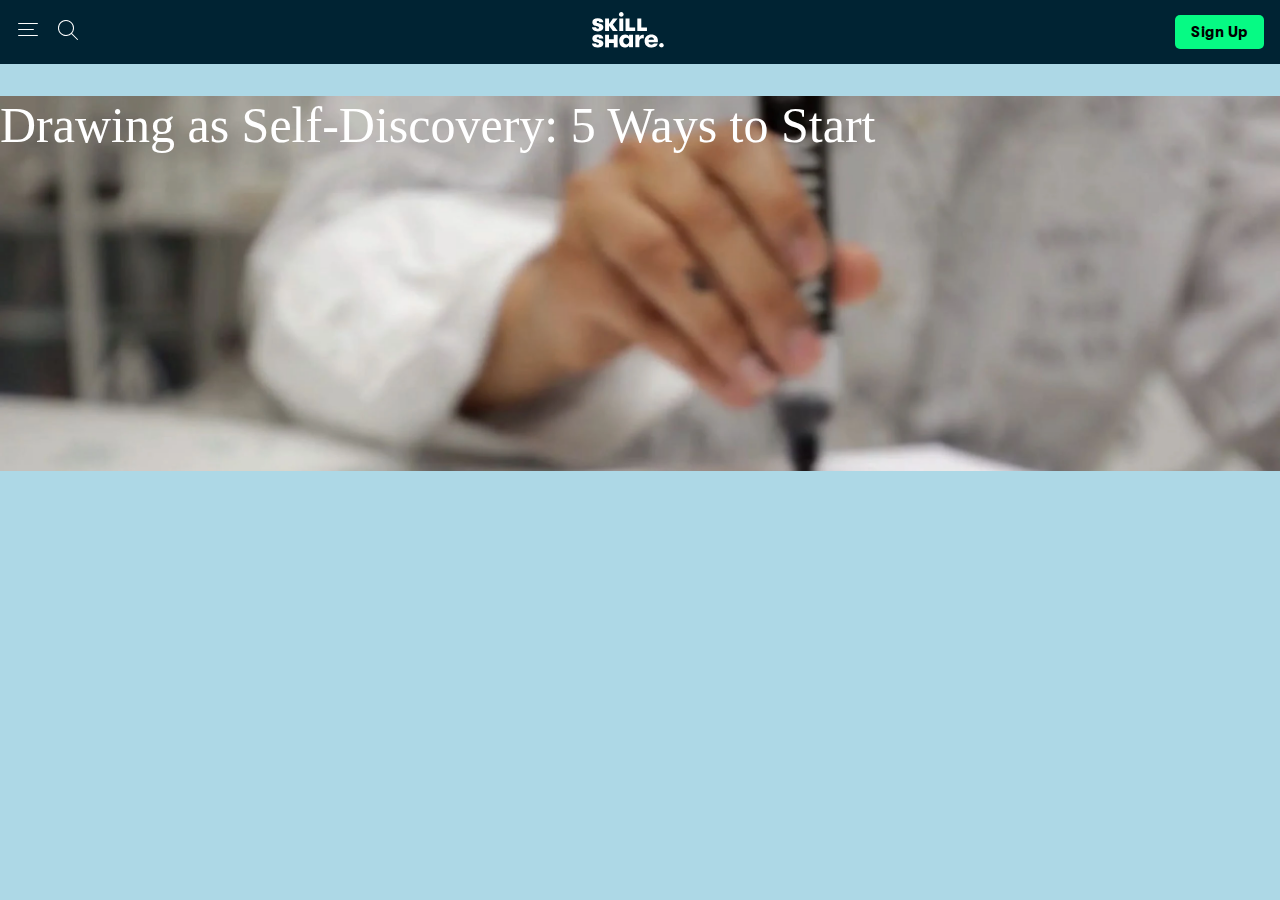
==== skillshareclass.html @ da36c9e1 "Add files via upload" ====
<!DOCTYPE html>
<html lang="nl">
  <head>
    <meta charset="UTF-8" />
    <meta name="author" content="Karlijn Nijland" />
    <meta name="viewport" content="width=device-width, initial-scale=1" />

    <title>Skillshare</title>

    <link href="styles/style.css" rel="stylesheet" />
  </head>

  <body>
    <script src="scripts/script.js"></script>
    <header>
      <nav>
        <div class="header__containerleft">
          <img src="images/hamburgericon.svg" alt="hamburger menu icon" />
          <img
            src="images/magnifiericon.svg"
            alt="magnifier icon for searching"
          />
        </div>
        <a href="index.html" title="Skillshare logo">
          <img
            class="header__logomodifier"
            src="images/logo.svg"
            alt="Skillshare logo"
          />
        </a>
        <a
          class="header__greensignupbutton"
          href="https://www.skillshare.com/login"
          title="Button to sign in"
          >Sign Up
        </a>
      </nav>
    </header>

    <main>
      <section class="skillsharepagina__section1">
        <h1>Drawing as Self-Discovery: 5 Ways to Start</h1>
      </section>
    </main>

    <footer></footer>
  </body>
</html>
---- styles/style.css ----
/* CSS Document */
*,
*::after,
*::before {
  box-sizing: border-box;
}

body {
  background-color: lightblue;
  margin: 0;
}

@font-face {
  font-family: "GTWalsheim";
  src: url("../fonts/GTWalsheimPro-Regular.ttf") format("ttf"),
    url("../fonts/GTWalsheimPro-Regular.woff") format("woff"),
    url("../fonts/GTWalsheimPro-Regular.woff2") format("woff2");
  font-weight: 500;
}

/*Every used font*/
@font-face {
  font-family: "GTWalsheim";
  src: url("../fonts/GTWalsheimPro-Bold.ttf") format("ttf"),
    url("../fonts/GTWalsheimPro-Bold.woff") format("woff"),
    url("../fonts/GTWalsheimPro-Bold.woff2") format("woff2");
  font-weight: 600;
}

@font-face {
  font-family: "GTWalsheim";
  src: url("../fonts/GTWalsheimPro-Black.ttf") format("ttf"),
    url("../fonts/GTWalsheimPro-Black.woff") format("woff"),
    url("../fonts/GTWalsheimPro-Black.woff2") format("woff2");
  font-weight: 700;
}

@font-face {
  font-family: "Cormorant";
  src: url("../fonts/cormorant.medium.otf") format("otf");
  font-weight: 400;
}

/* The main background color */
main {
  background-color: #f4f4f4;
}

/* Every image will have the same width as it's container*/
img {
  max-width: 100%;
}

/*/////////////////////////*/
/* HEADER */
/*/////////////////////////*/

/* Navigation bar in header */
nav {
  display: flex;
  background-color: #002333;
  height: 64px;
  max-width: 100%;
  justify-content: space-between;
  align-items: center;
  padding: 1rem;
}

/* Magnifier icon in header */
nav img:nth-of-type(2) {
  margin-left: 0.75rem;
}

/* Logo in header */
nav a img {
  height: 36px;
  width: 72px;
  margin-left: 2.4rem;
}

/* Modifier logo for Skillshareclass.html page. This one has a margin-left: 0;
otherwise the magnifying glass will push it aside */
.header__logomodifier {
  margin-left: 0;
}

/* link of sign in button in the header */
.header__signinbutton {
  text-decoration: none;
  color: white;
  font-family: "GTWalsheim", sans-serif;
  font-weight: 700;
  font-size: 14px;
  border: 1px solid white;
  padding: 0.5rem 1rem;
  border-radius: 5px;
}

/* Modifier of Sign Up button in header */
.header__greensignupbutton {
  background-color: #06fa84;
  color: black;
  text-decoration: none;
  font-family: "GTWalsheim", sans-serif;
  font-weight: 600;
  font-size: 15px;
  padding: 0.5rem 1rem;
  border-radius: 5px;
}

/*/////////////////////////*/
/* MAIN */
/*/////////////////////////*/

/* First section -> Hero */
section:first-of-type {
  background-image: url("../images/headerimage.png");
  background-size: cover;
  height: 375px;
  position: relative;
}

/* Overlay on top of the first section to make the hero more readable and to
align items in the middle*/
section:first-of-type div {
  background: rgba(0, 0, 0, 0.4);
  height: 100%;
  display: flex;
  flex-direction: column;
  text-align: center;
  padding: 2rem;
  align-items: center;
}

/* Header in the first section*/
section:first-of-type h1 {
  color: white;
  margin: 0;
  font-family: "Cormorant";
  font-weight: 400;
  font-size: 50px;
  margin-top: 2rem;
}

section:first-of-type span {
  color: #08fe84;
}

/* Second header in the first section */
section:first-of-type h2 {
  font-family: "GTWalsheim", sans-serif;
  font-weight: 500;
  font-size: 18px;
  color: white;
  line-height: 1.5rem;
  padding: 0 1.5rem;
}

/* Green button to get started for free in the first section */
section:first-of-type a {
  font-size: 22px;
  background-color: #08fe84;
  text-decoration: none;
  color: black;
  font-family: "GTWalsheim", sans-serif;
  font-weight: 600;
  text-align: center;
  height: 52px;
  line-height: 50px;
  border-radius: 4px;
  width: 90%;
}

/* Second section */
section:nth-of-type(2) {
  background-color: #f4f4f4;
  height: 600px;
  color: #002333;
}

/* Header in second section */
section:nth-of-type(2) h1 {
  font-size: 36px;
  font-family: "GTWalsheim", sans-serif;
  font-weight: 600;
  text-align: center;
  margin-bottom: 20px;
  margin-top: 7.5rem;
  line-height: 44px;
}

section:nth-of-type(2) ul {
  margin: 0;
  padding: 0;
  list-style-type: none;
  font-size: 15px;
  font-family: "GTWalsheim", sans-serif;
  font-weight: 600;
  display: flex;
  flex-wrap: wrap;
  justify-content: center;
  margin: 0 2rem 2rem 2rem;
}

section:nth-of-type(2) li {
  padding: 0.5rem;
}

section:nth-of-type(2) a {
  text-decoration: none;
}

section:nth-of-type(2) ul span {
  color: #3722d3;
  border-bottom: 4px solid #3722d3;
  padding-bottom: 4px;
}

section:nth-of-type(2) article {
  position: relative;
}

section:nth-of-type(2) article img:first-of-type {
  position: absolute;
  left: 0;
  top: 0;
}

section:nth-of-type(2) article img:nth-of-type(2) {
}

section:nth-of-type(3) {
  background-image: url("../images/banner-item1.png");
  height: 598px;
  background-size: cover;
  position: relative;
}

section:nth-of-type(3) div {
  background: linear-gradient(90deg, rgba(0, 0, 0, 0.8) 0%, transparent 100%);
  height: 100%;
  position: absolute;
  left: 0;
  top: 0;
  display: flex;
  flex-direction: column;
  padding: 1.875rem;
  align-items: baseline;
}

section:nth-of-type(3) a:first-of-type {
  text-decoration: none;
  color: white;
  font-family: "GTWalsheim", sans-serif;
  font-weight: 600;
  font-size: 26px;
  margin: 1.5rem 0 1rem 0;
}

section:nth-of-type(3) p {
  font-family: "GTWalsheim", sans-serif;
  font-size: 18px;
  color: white;
  line-height: 24px;
  margin: 0;
}

section:nth-of-type(3) a:nth-of-type(2) {
  text-decoration: none;
  background-color: #06fa84;
  padding: 10px 20px;
  border-radius: 5px;
  margin-top: 2rem;
}

section:nth-of-type(3) span {
  color: #002333;
  font-family: "GTWalsheim", sans-serif;
  font-size: 18px;
  font-weight: 600;
}

section:nth-of-type(4) img {
  margin: 6.75rem 0 1rem 3.25rem;
  box-shadow: 12px 12px 25px rgba(0, 0, 0, 0.4);
  border-radius: 5px;
}

section:nth-of-type(4) h1 {
  font-size: 36px;
  font-family: "GTWalsheim", sans-serif;
  font-weight: 600;
  line-height: 44px;
  text-align: center;
  color: #002333;
}

section:nth-of-type(4) hr {
  background-color: #3722d3;
  border-radius: 8px;
  height: 8px;
  width: 100px;
  text-align: center;
  margin: 1.5rem auto;
}

section:nth-of-type(4) p {
  font-family: "GTWalsheim", sans-serif;
  color: #002333;
  text-align: center;
  font-size: 18px;
  line-height: 22px;
  margin: 0 1rem 0 1rem;
}

section:nth-of-type(4) a {
  color: #3729d3;
  border: 1px solid #3729d3;
  text-decoration: none;
  height: 40px;
  margin-top: 2rem;
  font-family: "GTWalsheim", sans-serif;
  font-weight: 700;
  padding: 10px 20px;
  border-radius: 5px;
}
/* ///////////////////////////// */
/* Skillshareclass.html pagina styling*/
/* ///////////////////////////// */

.skillsharepagina__section1 {
  background-color: white;
}
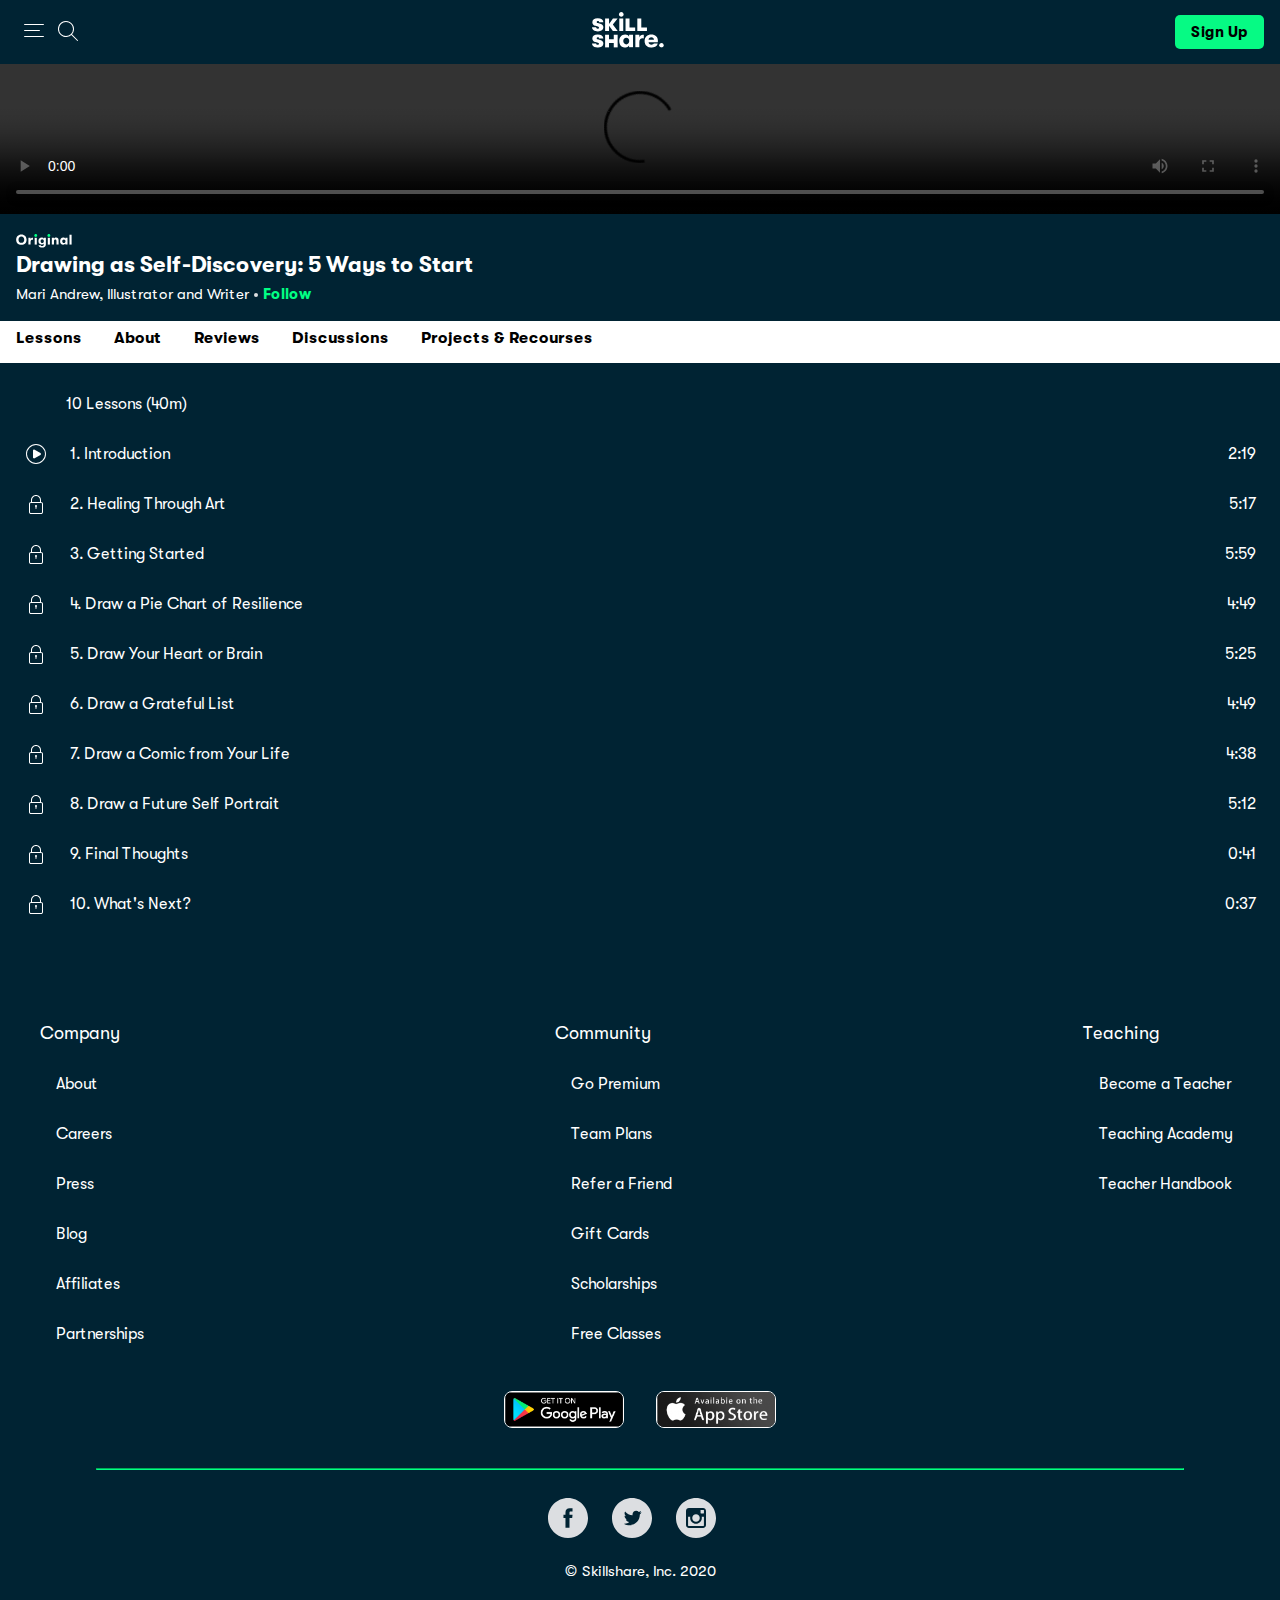
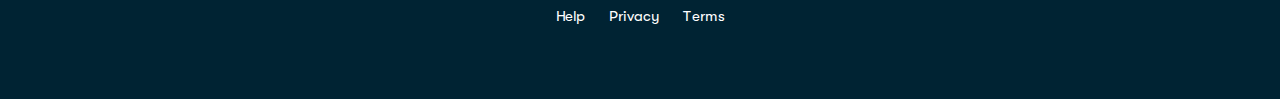
==== commit 8a31768c: "Add files via upload" ====
--- a/skillshareclass.html
+++ b/skillshareclass.html
@@ -11,11 +11,12 @@
   </head>
 
   <body>
-    <script src="scripts/script.js"></script>
     <header>
       <nav>
         <div class="header__containerleft">
-          <img src="images/hamburgericon.svg" alt="hamburger menu icon" />
+          <button>
+            <img src="images/hamburgericon.svg" alt="hamburger menu icon" />
+          </button>
           <img
             src="images/magnifiericon.svg"
             alt="magnifier icon for searching"
@@ -23,13 +24,13 @@
         </div>
         <a href="index.html" title="Skillshare logo">
           <img
-            class="header__logomodifier"
+            class="header--logomodifier"
             src="images/logo.svg"
             alt="Skillshare logo"
           />
         </a>
         <a
-          class="header__greensignupbutton"
+          class="header__button header__button--green"
           href="https://www.skillshare.com/login"
           title="Button to sign in"
           >Sign Up
@@ -38,11 +39,207 @@
     </header>
 
     <main>
-      <section class="skillsharepagina__section1">
-        <h1>Drawing as Self-Discovery: 5 Ways to Start</h1>
+      <section class="video-section">
+        <video
+          src="videos/videoaboutdrawing.mp4"
+          type="video/mp4"
+          autplay
+          controls
+        >
+          Your browser does not support the video, change browser
+        </video>
+        <div class="wrapper">
+          <img src="images/original.svg" alt="original logo image" />
+          <h1>Drawing as Self-Discovery: 5 Ways to Start</h1>
+          <div>
+            <a href="https://www.skillshare.com/profile/Mari-Andrew/6071154"
+              >Mari Andrew, Illustrator and Writer</a
+            >
+            <div class="dot"></div>
+            <span>Follow</span>
+          </div>
+        </div>
+      </section>
+
+      <section class="classdetails-section">
+        <ul class="navigation-wrapper">
+          <li>Lessons</li>
+          <li>About</li>
+          <li>Reviews</li>
+          <li>Discussions</li>
+          <li>Projects & Recourses</li>
+        </ul>
+        <div class="playlist-wrapper">
+          <ul class="playlist">
+            <p>10 Lessons (40m)</p>
+            <li>
+              <div class="wrapper-playlistitem">
+                <div class="wrapper-imageandtext">
+                  <img src="images/play.svg" />
+                  1. Introduction
+                </div>
+                <p>2:19</p>
+              </div>
+            </li>
+            <li>
+              <div class="wrapper-playlistitem">
+                <div class="wrapper-imageandtext">
+                  <img src="images/lock.svg" style="fill:#fff" />
+                  2. Healing Through Art
+                </div>
+                <p>5:17</p>
+              </div>
+            </li>
+            <li>
+              <div class="wrapper-playlistitem">
+                <div class="wrapper-imageandtext">
+                  <img src="images/lock.svg" style="fill:#fff" />
+                  3. Getting Started
+                </div>
+                <p>5:59</p>
+              </div>
+            </li>
+            <li>
+              <div class="wrapper-playlistitem">
+                <div class="wrapper-imageandtext">
+                  <img src="images/lock.svg" style="fill:#fff" />
+                  4. Draw a Pie Chart of Resilience
+                </div>
+                <p>4:49</p>
+              </div>
+            </li>
+            <li>
+              <div class="wrapper-playlistitem">
+                <div class="wrapper-imageandtext">
+                  <img src="images/lock.svg" style="fill:#fff" />
+                  5. Draw Your Heart or Brain
+                </div>
+                <p>5:25</p>
+              </div>
+            </li>
+            <li>
+              <div class="wrapper-playlistitem">
+                <div class="wrapper-imageandtext">
+                  <img src="images/lock.svg" style="fill:#fff" />
+                  6. Draw a Grateful List
+                </div>
+                <p>4:49</p>
+              </div>
+            </li>
+            <li>
+              <div class="wrapper-playlistitem">
+                <div class="wrapper-imageandtext">
+                  <img src="images/lock.svg" style="fill:#fff" />
+                  7. Draw a Comic from Your Life
+                </div>
+                <p>4:38</p>
+              </div>
+            </li>
+            <li>
+              <div class="wrapper-playlistitem">
+                <div class="wrapper-imageandtext">
+                  <img src="images/lock.svg" style="fill:#fff" />
+                  8. Draw a Future Self Portrait
+                </div>
+                <p>5:12</p>
+              </div>
+            </li>
+            <li>
+              <div class="wrapper-playlistitem">
+                <div class="wrapper-imageandtext">
+                  <img src="images/lock.svg" style="fill:#fff" />
+                  9. Final Thoughts
+                </div>
+                <p>0:41</p>
+              </div>
+            </li>
+            <li>
+              <div class="wrapper-playlistitem">
+                <div class="wrapper-imageandtext">
+                  <img src="images/lock.svg" style="fill:#fff" />
+                  10. What's Next?
+                </div>
+                <p>0:37</p>
+              </div>
+            </li>
+          </ul>
+        </div>
       </section>
     </main>
 
-    <footer></footer>
+    <footer>
+      <div class="wrapper__footer">
+        <div>
+          <h1 class="title__footer">Company</h1>
+          <ul class="list__company">
+            <li>About</li>
+            <li>Careers</li>
+            <li>Press</li>
+            <li>Blog</li>
+            <li>Affiliates</li>
+            <li>Partnerships</li>
+          </ul>
+        </div>
+        <div>
+          <h1 class="title__footer">Community</h1>
+          <ul class="list__community">
+            <li>Go Premium</li>
+            <li>Team Plans</li>
+            <li>Refer a Friend</li>
+            <li>Gift Cards</li>
+            <li>Scholarships</li>
+            <li>Free Classes</li>
+          </ul>
+        </div>
+        <div>
+          <h1 class="title__footer">Teaching</h1>
+          <ul class="list__teaching">
+            <li>Become a Teacher</li>
+            <li>Teaching Academy</li>
+            <li>Teacher Handbook</li>
+          </ul>
+        </div>
+      </div>
+      <div class="wrapper__images">
+        <img
+          src="images/googleplay.png"
+          alt="Download button to Google Playstore"
+        />
+        <img src="images/applestore.png" alt="Download button to Apple Store" />
+      </div>
+      <hr />
+      <div class="wrapper__lastfooteritems">
+        <ul class="wrapper__socials">
+          <li>
+            <a href="https://www.facebook.com/skillshare">
+              <img src="images/facebookicon.svg" alt="Facebook Icon" />
+            </a>
+          </li>
+          <li>
+            <a href="https://twitter.com/skillshare">
+              <img src="images/twittericon.svg" alt="Twitter Icon" />
+            </a>
+          </li>
+          <li>
+            <a href="https://www.instagram.com/skillshare/">
+              <img src="images/instagramicon.svg" alt="Instagram Icon" />
+            </a>
+          </li>
+        </ul>
+        <p>© Skillshare, Inc. 2020</p>
+        <ul class="wrapper__lastfooteritems--links">
+          <li>
+            <a href="https://help.skillshare.com/hc/en-us">Help</a>
+          </li>
+          <li>
+            <a href="https://www.skillshare.com/privacy">Privacy</a>
+          </li>
+          <li>
+            <a href="https://www.skillshare.com/terms">Terms</a>
+          </li>
+        </ul>
+      </div>
+    </footer>
+    <script src="scripts/script.js"></script>
   </body>
 </html>
--- a/styles/style.css
+++ b/styles/style.css
@@ -1,15 +1,3 @@
-/* CSS Document */
-*,
-*::after,
-*::before {
-  box-sizing: border-box;
-}
-
-body {
-  background-color: lightblue;
-  margin: 0;
-}
-
 @font-face {
   font-family: "GTWalsheim";
   src: url("../fonts/GTWalsheimPro-Regular.ttf") format("ttf"),
@@ -41,6 +29,20 @@
   font-weight: 400;
 }
 
+*,
+*::after,
+*::before {
+  box-sizing: border-box;
+}
+
+html {
+  font-family: "GTWalsheim", sans-serif;
+}
+
+body {
+  margin: 0;
+}
+
 /* The main background color */
 main {
   background-color: #f4f4f4;
@@ -49,6 +51,27 @@
 /* Every image will have the same width as it's container*/
 img {
   max-width: 100%;
+}
+
+/* Styling for h1 elements */
+.title__h1 {
+  font-size: 2.25rem;
+  font-weight: 600;
+  text-align: center;
+  margin-bottom: 1.25rem;
+  margin-top: 0;
+  line-height: 2.75rem;
+}
+
+/* Styling for h2 elements */
+.title__h2 {
+  font-size: 1.125rem;
+  font-weight: 600;
+}
+
+.title__footer {
+  font-size: 1.125rem;
+  font-weight: 500;
 }
 
 /*/////////////////////////*/
@@ -64,6 +87,11 @@
   justify-content: space-between;
   align-items: center;
   padding: 1rem;
+}
+
+nav button {
+  background: none;
+  border: none;
 }
 
 /* Magnifier icon in header */
@@ -80,15 +108,14 @@
 
 /* Modifier logo for Skillshareclass.html page. This one has a margin-left: 0;
 otherwise the magnifying glass will push it aside */
-.header__logomodifier {
+.header--logomodifier {
   margin-left: 0;
 }
 
 /* link of sign in button in the header */
-.header__signinbutton {
-  text-decoration: none;
-  color: white;
-  font-family: "GTWalsheim", sans-serif;
+.header__button {
+  text-decoration: none;
+  color: white;
   font-weight: 700;
   font-size: 14px;
   border: 1px solid white;
@@ -97,33 +124,57 @@
 }
 
 /* Modifier of Sign Up button in header */
-.header__greensignupbutton {
+.header__button--green {
   background-color: #06fa84;
   color: black;
-  text-decoration: none;
-  font-family: "GTWalsheim", sans-serif;
   font-weight: 600;
   font-size: 15px;
-  padding: 0.5rem 1rem;
-  border-radius: 5px;
+  border: none;
 }
 
 /*/////////////////////////*/
 /* MAIN */
 /*/////////////////////////*/
 
-/* First section -> Hero */
-section:first-of-type {
+/* Extendable Hamburgermenu */
+.hamburgermenu-section {
+  padding-bottom: 22.625rem;
+  padding-top: 1rem;
+  width: 100%;
+  font-weight: 600;
+  background-color: white;
+  left: 0;
+  right: 0;
+  z-index: -1;
+  position: fixed;
+  transform: translateY(-100%);
+}
+
+.hamburgermenu-section.showmenu {
+  transform: translateY(0%);
+}
+
+.hamburgermenu-section ul {
+  list-style: none;
+}
+
+.hamburgermenu-section li {
+  padding: 0.75rem 0 1rem;
+  margin-left: -1.5rem;
+  border-bottom: 0.0625rem solid #dcdee1;
+}
+
+/* Section -> Hero */
+.hero-section {
   background-image: url("../images/headerimage.png");
   background-size: cover;
   height: 375px;
-  position: relative;
 }
 
 /* Overlay on top of the first section to make the hero more readable and to
 align items in the middle*/
-section:first-of-type div {
-  background: rgba(0, 0, 0, 0.4);
+.hero-section div {
+  background-color: rgba(0, 0, 0, 0.4);
   height: 100%;
   display: flex;
   flex-direction: column;
@@ -133,111 +184,158 @@
 }
 
 /* Header in the first section*/
-section:first-of-type h1 {
-  color: white;
-  margin: 0;
-  font-family: "Cormorant";
+.hero-section h1 {
+  color: white;
+  margin: 0;
+  font-family: "Cormorant", serif;
   font-weight: 400;
-  font-size: 50px;
+  font-size: 3.125rem;
   margin-top: 2rem;
 }
 
-section:first-of-type span {
+.hero-section span {
   color: #08fe84;
 }
 
 /* Second header in the first section */
-section:first-of-type h2 {
-  font-family: "GTWalsheim", sans-serif;
+.hero-section h2 {
   font-weight: 500;
-  font-size: 18px;
+  font-size: 1.125rem;
   color: white;
   line-height: 1.5rem;
   padding: 0 1.5rem;
 }
 
 /* Green button to get started for free in the first section */
-section:first-of-type a {
-  font-size: 22px;
+.hero-section a {
+  font-size: 1.375rem;
   background-color: #08fe84;
   text-decoration: none;
-  color: black;
-  font-family: "GTWalsheim", sans-serif;
-  font-weight: 600;
-  text-align: center;
-  height: 52px;
-  line-height: 50px;
-  border-radius: 4px;
-  width: 90%;
+  color: #002333;
+  font-weight: 600;
+  text-align: center;
+  border-radius: 0.25rem;
+  padding: 0.875rem 2rem;
+  line-height: 1.5rem;
+  margin-bottom: 2rem;
 }
 
 /* Second section */
-section:nth-of-type(2) {
+.fascinates-section {
   background-color: #f4f4f4;
-  height: 600px;
   color: #002333;
+  padding: 7.5rem 0 6.5rem;
 }
 
 /* Header in second section */
-section:nth-of-type(2) h1 {
-  font-size: 36px;
-  font-family: "GTWalsheim", sans-serif;
-  font-weight: 600;
-  text-align: center;
-  margin-bottom: 20px;
-  margin-top: 7.5rem;
-  line-height: 44px;
-}
-
-section:nth-of-type(2) ul {
+.categories-list {
   margin: 0;
   padding: 0;
   list-style-type: none;
-  font-size: 15px;
-  font-family: "GTWalsheim", sans-serif;
+  font-size: 0.9375rem;
   font-weight: 600;
   display: flex;
   flex-wrap: wrap;
   justify-content: center;
-  margin: 0 2rem 2rem 2rem;
-}
-
-section:nth-of-type(2) li {
+  margin: 0 2rem 2rem;
+}
+
+.categories-list li {
   padding: 0.5rem;
 }
 
-section:nth-of-type(2) a {
-  text-decoration: none;
-}
-
-section:nth-of-type(2) ul span {
+.categories-list a {
+  text-decoration: none;
+  color: #002333;
+}
+
+.categories-list li.active a {
   color: #3722d3;
-  border-bottom: 4px solid #3722d3;
-  padding-bottom: 4px;
-}
-
-section:nth-of-type(2) article {
+  border-bottom: 0.25rem solid #3722d3;
+  padding-bottom: 0.25rem;
+}
+
+.card-list-wrapper {
+  padding: 0 4rem;
+  overflow: hidden;
+}
+
+.card-list {
+  display: flex;
+  flex-wrap: nowrap;
+  list-style: none;
+  margin: 0;
+  padding: 0;
+}
+
+.card-list li {
+  flex-shrink: 0;
+  flex-grow: 0;
+  flex-basis: 100%;
+  padding: 0 0.5rem;
+}
+
+.card-list article {
   position: relative;
-}
-
-section:nth-of-type(2) article img:first-of-type {
+  box-shadow: 0 2px 4px 0 rgba(184, 184, 184, 0.5);
+  overflow: hidden;
+  border-radius: 0.5rem;
+}
+
+.card-list a {
+  text-decoration: none;
+  color: #002333;
+}
+
+.card-list__images {
+  position: relative;
+}
+
+.card-list__images::before {
+  content: "";
+  position: absolute;
+  top: 0;
+  left: 0;
+  bottom: 0;
+  right: 0;
+  background: linear-gradient(180deg, rgba(0, 0, 0, 0.8) 0%, transparent 50%);
+}
+
+.card-list article img:first-of-type {
   position: absolute;
   left: 0;
   top: 0;
-}
-
-section:nth-of-type(2) article img:nth-of-type(2) {
-}
-
-section:nth-of-type(3) {
+  padding: 0.5rem;
+  width: 5.5rem;
+}
+
+.card-list__content {
+  padding: 0.5rem;
+}
+
+.card-list h1 {
+  font-size: 0.9375rem;
+  text-align: center;
+  margin: 0 0 1.5rem;
+  font-weight: 600;
+}
+
+.card-list span {
+  text-align: center;
+  display: block;
+  text-align: center;
+}
+
+.explore-section {
   background-image: url("../images/banner-item1.png");
-  height: 598px;
+  padding: 30rem 0 8rem;
   background-size: cover;
   position: relative;
-}
-
-section:nth-of-type(3) div {
-  background: linear-gradient(90deg, rgba(0, 0, 0, 0.8) 0%, transparent 100%);
+  background-position: center center;
+}
+
+.explore-section div {
+  background: rgba(0, 0, 0, 0.5);
   height: 100%;
   position: absolute;
   left: 0;
@@ -245,89 +343,382 @@
   display: flex;
   flex-direction: column;
   padding: 1.875rem;
-  align-items: baseline;
-}
-
-section:nth-of-type(3) a:first-of-type {
-  text-decoration: none;
-  color: white;
-  font-family: "GTWalsheim", sans-serif;
-  font-weight: 600;
-  font-size: 26px;
-  margin: 1.5rem 0 1rem 0;
-}
-
-section:nth-of-type(3) p {
-  font-family: "GTWalsheim", sans-serif;
-  font-size: 18px;
-  color: white;
-  line-height: 24px;
-  margin: 0;
-}
-
-section:nth-of-type(3) a:nth-of-type(2) {
+  align-items: flex-start;
+  justify-content: center;
+}
+
+.explore-section div > img {
+  width: 4.25rem;
+}
+
+.explore-section a:first-of-type {
+  text-decoration: none;
+  color: white;
+
+  font-weight: 600;
+  font-size: 1.625rem;
+  margin: 1.5rem 0 1rem;
+}
+
+.explore-section p {
+  font-size: 1.125rem;
+  color: white;
+  line-height: 1.5rem;
+  margin: 0;
+}
+
+.explore-section a:nth-of-type(2) {
   text-decoration: none;
   background-color: #06fa84;
-  padding: 10px 20px;
-  border-radius: 5px;
+  padding: 0.625rem 1.25rem;
+  border-radius: 0.3125rem;
   margin-top: 2rem;
 }
 
-section:nth-of-type(3) span {
+.explore-section span {
   color: #002333;
-  font-family: "GTWalsheim", sans-serif;
-  font-size: 18px;
-  font-weight: 600;
-}
-
-section:nth-of-type(4) img {
-  margin: 6.75rem 0 1rem 3.25rem;
-  box-shadow: 12px 12px 25px rgba(0, 0, 0, 0.4);
-  border-radius: 5px;
-}
-
-section:nth-of-type(4) h1 {
-  font-size: 36px;
-  font-family: "GTWalsheim", sans-serif;
-  font-weight: 600;
-  line-height: 44px;
-  text-align: center;
+  font-size: 1.125rem;
+  font-weight: 600;
+}
+
+.discover-section {
+  overflow: hidden;
+}
+
+.discover-section img {
+  margin: 10rem 0 3rem 3.25rem;
+  box-shadow: 0.75rem 0.75rem 1.5625rem rgba(0, 0, 0, 0.4);
+  border-radius: 0.3125rem;
+}
+
+.discover-section div {
+  display: flex;
+  flex-direction: column;
+  align-items: center;
+  text-align: center;
+}
+
+.discover-section hr {
+  background-color: #3722d3;
+  border-radius: 0.5rem;
+  height: 0.5rem;
+  width: 6.25rem;
+  margin: 1.5rem auto;
+}
+
+.discover-section p {
   color: #002333;
-}
-
-section:nth-of-type(4) hr {
-  background-color: #3722d3;
-  border-radius: 8px;
-  height: 8px;
-  width: 100px;
-  text-align: center;
-  margin: 1.5rem auto;
-}
-
-section:nth-of-type(4) p {
-  font-family: "GTWalsheim", sans-serif;
+  font-size: 1.125rem;
+  line-height: 1.375rem;
+  margin: 0 1rem 0 1rem;
+}
+
+.discover-section a {
+  color: #3729d3;
+  border: 0.0625rem solid #3729d3;
+  text-decoration: none;
+  height: 2.5rem;
+  margin-top: 2rem;
+
+  font-weight: 600;
+  padding: 0.625rem 1.25rem;
+  border-radius: 0.3125rem;
+  margin-bottom: 4rem;
+  font-size: 1.125rem;
+}
+
+.creators-section {
+  background-color: #002333;
+}
+
+.title__h1--white {
+  color: white;
+  padding-top: 6.875rem;
+}
+
+.creators-section hr {
+  height: 0.5rem;
+  width: 6.25rem;
+  background-color: #00ff84;
+  border-radius: 0.5rem;
+  margin: 2rem auto;
+  border: none;
+}
+
+.creators-section p {
+  color: white;
+
+  font-size: 1.375rem;
+  line-height: 1.75rem;
+  text-align: center;
+  padding: 0 1rem 2rem;
+}
+
+/* Teacher Directory with alphabet and categories */
+.teacherdirectory-section h1 {
+  font-size: 0.9375rem;
   color: #002333;
-  text-align: center;
-  font-size: 18px;
-  line-height: 22px;
-  margin: 0 1rem 0 1rem;
-}
-
-section:nth-of-type(4) a {
-  color: #3729d3;
-  border: 1px solid #3729d3;
-  text-decoration: none;
-  height: 40px;
-  margin-top: 2rem;
-  font-family: "GTWalsheim", sans-serif;
-  font-weight: 700;
-  padding: 10px 20px;
-  border-radius: 5px;
-}
+  font-weight: 600;
+  text-align: center;
+}
+
+/* Every list has no bullets*/
+.teacherdirectory-section ul {
+  list-style: none;
+}
+
+/* All links */
+.teacherdirectory-section a {
+  text-decoration: none;
+  color: #002333;
+}
+
+/* Alphabet links */
+.alphabet {
+  display: flex;
+  flex-wrap: wrap;
+  justify-content: center;
+  padding: 0 1rem;
+  margin: 0 1rem;
+}
+
+.alphabet li {
+  padding: 0.5rem;
+}
+
+/* links in alphabet have a different color (#3722d3) than the other links */
+.alphabet a {
+  text-decoration: none;
+  color: #3722d3;
+}
+
+.wrapper__categories {
+  display: flex;
+  flex-wrap: wrap;
+  margin-left: -0.5rem; /*Dit kan anders*/
+  padding-bottom: 2rem;
+}
+
+.wrapper__categories ul span {
+  color: #3722d3;
+  font-weight: 600;
+}
+
+.wrapper__categories ul li {
+  padding-bottom: 0.625rem;
+}
+
+.wrapper__categories ul h2 {
+  margin-bottom: 0.5rem;
+}
+
+.list__lifestyle {
+  margin-left: -1.5rem;
+}
+
+.list__business {
+  margin-left: 1rem;
+}
+
+/*FOOTER*/
+footer {
+  background-color: #002333;
+  padding-top: 2rem;
+}
+.wrapper__footer {
+  display: flex;
+  flex-wrap: wrap;
+  color: white;
+  padding-left: 2.5rem;
+  justify-content: space-between;
+}
+
+.wrapper__footer h1 {
+  padding-bottom: 1rem;
+}
+
+.wrapper__footer ul {
+  list-style: none;
+  padding: 0 1rem;
+  padding-right: 3rem;
+}
+
+.wrapper__footer ul li {
+  padding-bottom: 2rem;
+}
+
+/*Google Play and Google Appstore images */
+.wrapper__images {
+  display: flex;
+  justify-content: center;
+}
+
+.wrapper__images img {
+  width: 7.5rem;
+  border: 0.0625rem solid white;
+  border-radius: 0.5rem;
+  margin-bottom: 2rem;
+}
+
+.wrapper__images img:first-of-type {
+  margin-right: 2rem;
+}
+
+footer hr {
+  border-color: #00ff84;
+  width: 85%;
+}
+
+.wrapper__socials {
+  display: flex;
+  justify-content: center;
+  list-style: none;
+  margin: 0.5rem 0 0;
+  padding: 0;
+}
+
+.wrapper__socials li {
+  padding: 0.25rem;
+}
+
+.wrapper__socials a {
+  padding-right: 1rem;
+  align-items: center;
+}
+
+.wrapper__lastfooteritems {
+  display: flex;
+  flex-direction: column;
+  align-items: center;
+  color: white;
+  padding-bottom: 3.875rem;
+  margin-top: 1rem;
+  font-size: 0.9375rem;
+}
+
+.wrapper__lastfooteritems a {
+  color: white;
+  text-decoration: none;
+}
+
+.wrapper__lastfooteritems--links {
+  list-style: none;
+  margin: 0;
+  padding: 0;
+  display: flex;
+}
+.wrapper__lastfooteritems--links li {
+  padding: 0.75rem;
+}
+
 /* ///////////////////////////// */
 /* Skillshareclass.html pagina styling*/
 /* ///////////////////////////// */
 
-.skillsharepagina__section1 {
-  background-color: white;
-}
+.video-section {
+  background-color: #002333;
+}
+
+.video-section video {
+  width: 100%;
+}
+
+.wrapper {
+  padding: 1rem 0 1rem 1rem;
+}
+
+.wrapper div {
+  display: flex;
+}
+
+.video-section img {
+  width: 3.5rem;
+}
+
+.video-section h1 {
+  color: white;
+  font-weight: 600;
+  font-size: 1.375rem;
+  margin: 0;
+  padding-bottom: 0.5rem;
+}
+
+.videosection div {
+  display: flex;
+  align-items: center;
+}
+
+.video-section a {
+  text-decoration: none;
+  color: white;
+  font-weight: 500;
+  font-size: 0.9375rem;
+}
+
+.dot {
+  border-radius: 50%;
+  background-color: #dcdee1;
+  height: 0.25rem;
+  width: 0.25rem;
+  margin: 0.5rem 0.3125rem;
+}
+
+.video-section span {
+  font-size: 0.9375rem;
+  font-weight: 600;
+  color: #00ff84;
+}
+
+.classdetails-section {
+  background: white;
+}
+
+.navigation-wrapper {
+  list-style: none;
+  margin: 0;
+  padding: 0;
+  display: flex;
+  flex-wrap: nowrap;
+  align-items: center;
+  padding: 0.5rem 0 0 0rem;
+  overflow-x: scroll;
+}
+
+.navigation-wrapper li {
+  font-weight: 600;
+  padding: 0 1rem;
+}
+
+.playlist-wrapper {
+  background-color: #002333;
+}
+
+.playlist {
+  margin: 0;
+  padding-bottom: 3.125rem;
+  color: white;
+  list-style: none;
+  padding-left: 0;
+}
+
+.playlist > p {
+  padding-left: 4.125rem;
+  padding-top: 2rem;
+}
+
+.wrapper-playlistitem {
+  display: flex;
+  align-items: center;
+  justify-content: space-between;
+  margin: 0 1rem;
+  margin: 0 1.5rem;
+}
+
+.wrapper-imageandtext {
+  display: flex;
+  align-items: center;
+}
+
+.wrapper-imageandtext img {
+  padding-right: 1.375rem;
+}
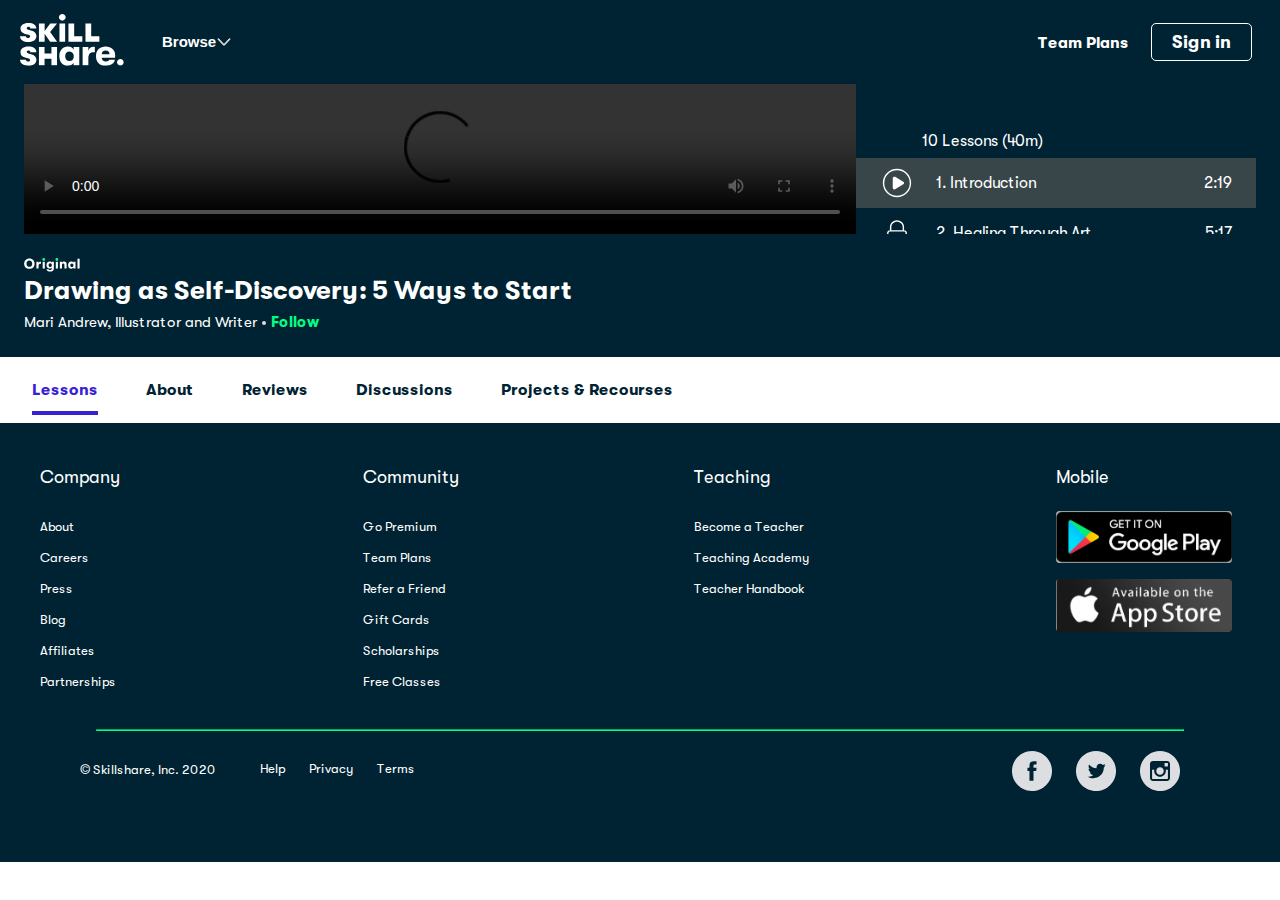
==== commit 8e925243: "Add files via upload" ====
--- a/skillshareclass.html
+++ b/skillshareclass.html
@@ -12,42 +12,212 @@
 
   <body>
     <header>
-      <nav>
-        <div class="header__containerleft">
-          <button>
-            <img src="images/hamburgericon.svg" alt="hamburger menu icon" />
-          </button>
+      <nav class="mobile-menu">
+        <button class="hamburgericon" type="button" style="border:none">
           <img
-            src="images/magnifiericon.svg"
-            alt="magnifier icon for searching"
+            class="hamburgermenuicon"
+            src="images/hamburgericon.svg"
+            alt="hamburger menu icon"
           />
-        </div>
+        </button>
         <a href="index.html" title="Skillshare logo">
-          <img
-            class="header--logomodifier"
-            src="images/logo.svg"
-            alt="Skillshare logo"
-          />
+          <img src="images/logo.svg" alt="Skillshare logo" />
         </a>
         <a
-          class="header__button header__button--green"
+          class="header__button"
           href="https://www.skillshare.com/login"
           title="Button to sign in"
-          >Sign Up
+          >Sign In
         </a>
       </nav>
+
+      <nav class="desktop-menu desktop-menu--detail">
+        <div class="desktop-menu-left">
+          <a href="index.html" title="Skillshare logo">
+            <img src="images/logo.svg" alt="Skillshare logo" />
+          </a>
+          <button class="browse-button" type="button">
+            Browse
+            <img src="images/arrowdownwhite.svg" alt="arrow down image" />
+          </button>
+        </div>
+        <div class="desktop-menu-right">
+          <a href="https://teams.skillshare.com/">Team Plans</a>
+          <a
+            class="header__button header__button--modifier"
+            href="https://www.skillshare.com/login"
+            title="Button to sign in"
+            >Sign in
+          </a>
+        </div>
+      </nav>
     </header>
 
-    <main>
+    <main class="main--detail">
+      <section class="hamburgermenu-section">
+        <ul>
+          <li>Home</li>
+          <li>Browse</li>
+          <li>Workshops</li>
+          <li>Student Projects</li>
+          <li>Go Premium</li>
+        </ul>
+      </section>
+
+      <section class="browse-section">
+        <div class="browse-section__content">
+          <div class="browse-section__categories">
+            <div class="browse-section__categories-container-create">
+              <h1 class="browse-section__title">CREATE</h1>
+              <ul class="browse-section__categories-list-create">
+                <li><a href="#">Animation</a></li>
+                <li><a href="#">Creative Writing</a></li>
+                <li><a href="#">Film & Video</a></li>
+                <li><a href="#">Fine Art</a></li>
+                <li><a href="#">Graphic Design</a></li>
+                <li><a href="#">Illustration</a></li>
+                <li><a href="#">Music</a></li>
+                <li><a href="#">Photography</a></li>
+                <li><a href="#">UX/UI Design</a></li>
+                <li><a href="#">Web Development</a></li>
+              </ul>
+            </div>
+            <div class="browse-section__categories-container-middel">
+              <div class="browse-section__categories-container-build">
+                <h1 class="browse-section__title">BUILD</h1>
+                <ul class="brose-section__categories-list-build">
+                  <li><a href="#">Business Analysis</a></li>
+                  <li><a href="#">Freelance & Entrepreneurship</a></li>
+                  <li><a href="#">Leadership & Management</a></li>
+                  <li><a href="#">Marketing</a></li>
+                </ul>
+              </div>
+              <div class="browse-section__categories-container-thrive">
+                <h1 class="browse-section__title">THRIVE</h1>
+                <ul class="browse-section__categories-list-thrive">
+                  <li><a href="#">Lifestyle</a></li>
+                  <li><a href="#">Productivity</a></li>
+                </ul>
+              </div>
+            </div>
+          </div>
+          <div class="browse-section-other">
+            <ul class="browse-section__categories-list-right">
+              <li><a href="#">All classes</a></li>
+              <li><a href="#">Recommended Classes</a></li>
+              <li><a href="#">Student Projects</a></li>
+              <li><a href="#">Groups</a></li>
+            </ul>
+          </div>
+        </div>
+      </section>
+
       <section class="video-section">
-        <video
-          src="videos/videoaboutdrawing.mp4"
-          type="video/mp4"
-          autplay
-          controls
-        >
-          Your browser does not support the video, change browser
-        </video>
+        <div class="video-wrapper">
+          <video
+            src="videos/videoaboutdrawing.mp4"
+            type="video/mp4"
+            autplay
+            controls
+          >
+            Your browser does not support the video, change browser
+          </video>
+          <div class="playlist-wrapper--video">
+            <ul class="playlist playlist--video">
+              <p>10 Lessons (40m)</p>
+              <li>
+                <div class="wrapper-playlistitem">
+                  <div class="wrapper-imageandtext">
+                    <img src="images/play.svg" />
+                    1. Introduction
+                  </div>
+                  <p>2:19</p>
+                </div>
+              </li>
+              <li>
+                <div class="wrapper-playlistitem">
+                  <div class="wrapper-imageandtext">
+                    <img src="images/lock.svg" style="fill:#fff" />
+                    2. Healing Through Art
+                  </div>
+                  <p>5:17</p>
+                </div>
+              </li>
+              <li>
+                <div class="wrapper-playlistitem">
+                  <div class="wrapper-imageandtext">
+                    <img src="images/lock.svg" style="fill:#fff" />
+                    3. Getting Started
+                  </div>
+                  <p>5:59</p>
+                </div>
+              </li>
+              <li>
+                <div class="wrapper-playlistitem">
+                  <div class="wrapper-imageandtext">
+                    <img src="images/lock.svg" style="fill:#fff" />
+                    4. Draw a Pie Chart of Resilience
+                  </div>
+                  <p>4:49</p>
+                </div>
+              </li>
+              <li>
+                <div class="wrapper-playlistitem">
+                  <div class="wrapper-imageandtext">
+                    <img src="images/lock.svg" style="fill:#fff" />
+                    5. Draw Your Heart or Brain
+                  </div>
+                  <p>5:25</p>
+                </div>
+              </li>
+              <li>
+                <div class="wrapper-playlistitem">
+                  <div class="wrapper-imageandtext">
+                    <img src="images/lock.svg" style="fill:#fff" />
+                    6. Draw a Grateful List
+                  </div>
+                  <p>4:49</p>
+                </div>
+              </li>
+              <li>
+                <div class="wrapper-playlistitem">
+                  <div class="wrapper-imageandtext">
+                    <img src="images/lock.svg" style="fill:#fff" />
+                    7. Draw a Comic from Your Life
+                  </div>
+                  <p>4:38</p>
+                </div>
+              </li>
+              <li>
+                <div class="wrapper-playlistitem">
+                  <div class="wrapper-imageandtext">
+                    <img src="images/lock.svg" style="fill:#fff" />
+                    8. Draw a Future Self Portrait
+                  </div>
+                  <p>5:12</p>
+                </div>
+              </li>
+              <li>
+                <div class="wrapper-playlistitem">
+                  <div class="wrapper-imageandtext">
+                    <img src="images/lock.svg" style="fill:#fff" />
+                    9. Final Thoughts
+                  </div>
+                  <p>0:41</p>
+                </div>
+              </li>
+              <li>
+                <div class="wrapper-playlistitem">
+                  <div class="wrapper-imageandtext">
+                    <img src="images/lock.svg" style="fill:#fff" />
+                    10. What's Next?
+                  </div>
+                  <p>0:37</p>
+                </div>
+              </li>
+            </ul>
+          </div>
+        </div>
         <div class="wrapper">
           <img src="images/original.svg" alt="original logo image" />
           <h1>Drawing as Self-Discovery: 5 Ways to Start</h1>
@@ -63,11 +233,15 @@
 
       <section class="classdetails-section">
         <ul class="navigation-wrapper">
-          <li>Lessons</li>
-          <li>About</li>
-          <li>Reviews</li>
-          <li>Discussions</li>
-          <li>Projects & Recourses</li>
+          <li class="active"><a href="#">Lessons</a></li>
+
+          <li><a href="#">About </a></li>
+
+          <li><a href="#">Reviews</a></li>
+
+          <li><a href="#">Discussions</a></li>
+
+          <li><a href="#">Projects & Recourses</a></li>
         </ul>
         <div class="playlist-wrapper">
           <ul class="playlist">
@@ -172,31 +346,44 @@
         <div>
           <h1 class="title__footer">Company</h1>
           <ul class="list__company">
-            <li>About</li>
-            <li>Careers</li>
-            <li>Press</li>
-            <li>Blog</li>
-            <li>Affiliates</li>
-            <li>Partnerships</li>
+            <li><a href="#">About</a></li>
+            <li><a href="#">Careers</a></li>
+            <li><a href="#">Press</a></li>
+            <li><a href="#">Blog</a></li>
+            <li><a href="#">Affiliates</a></li>
+            <li><a href="#">Partnerships</a></li>
           </ul>
         </div>
         <div>
           <h1 class="title__footer">Community</h1>
           <ul class="list__community">
-            <li>Go Premium</li>
-            <li>Team Plans</li>
-            <li>Refer a Friend</li>
-            <li>Gift Cards</li>
-            <li>Scholarships</li>
-            <li>Free Classes</li>
+            <li><a href="#">Go Premium</a></li>
+            <li><a href="#">Team Plans</a></li>
+            <li><a href="#">Refer a Friend</a></li>
+            <li><a href="#">Gift Cards</a></li>
+            <li><a href="#">Scholarships</a></li>
+            <li><a href="#">Free Classes</a></li>
           </ul>
         </div>
         <div>
           <h1 class="title__footer">Teaching</h1>
           <ul class="list__teaching">
-            <li>Become a Teacher</li>
-            <li>Teaching Academy</li>
-            <li>Teacher Handbook</li>
+            <li><a href="#">Become a Teacher</a></li>
+            <li><a href="#">Teaching Academy</a></li>
+            <li><a href="#">Teacher Handbook</a></li>
+          </ul>
+        </div>
+        <div class="wrapper__images-desktop">
+          <h1 class="title__footer mobiletitle">Mobile</h1>
+          <ul class="appstoreimages">
+            <img
+              src="images/googleplay.png"
+              alt="Download button to Google Playstore"
+            />
+            <img
+              src="images/applestore.png"
+              alt="Download button to Apple Store"
+            />
           </ul>
         </div>
       </div>
@@ -207,6 +394,7 @@
         />
         <img src="images/applestore.png" alt="Download button to Apple Store" />
       </div>
+
       <hr />
       <div class="wrapper__lastfooteritems">
         <ul class="wrapper__socials">
@@ -226,18 +414,20 @@
             </a>
           </li>
         </ul>
-        <p>© Skillshare, Inc. 2020</p>
-        <ul class="wrapper__lastfooteritems--links">
-          <li>
-            <a href="https://help.skillshare.com/hc/en-us">Help</a>
-          </li>
-          <li>
-            <a href="https://www.skillshare.com/privacy">Privacy</a>
-          </li>
-          <li>
-            <a href="https://www.skillshare.com/terms">Terms</a>
-          </li>
-        </ul>
+        <div class="wrapper__lastfooteritems--left">
+          <p>© Skillshare, Inc. 2020</p>
+          <ul class="wrapper__lastfooteritems--links">
+            <li>
+              <a href="https://help.skillshare.com/hc/en-us">Help</a>
+            </li>
+            <li>
+              <a href="https://www.skillshare.com/privacy">Privacy</a>
+            </li>
+            <li>
+              <a href="https://www.skillshare.com/terms">Terms</a>
+            </li>
+          </ul>
+        </div>
       </div>
     </footer>
     <script src="scripts/script.js"></script>
--- a/styles/style.css
+++ b/styles/style.css
@@ -1,3 +1,4 @@
+/*Every used font*/
 @font-face {
   font-family: "GTWalsheim";
   src: url("../fonts/GTWalsheimPro-Regular.ttf") format("ttf"),
@@ -6,7 +7,6 @@
   font-weight: 500;
 }
 
-/*Every used font*/
 @font-face {
   font-family: "GTWalsheim";
   src: url("../fonts/GTWalsheimPro-Bold.ttf") format("ttf"),
@@ -43,9 +43,36 @@
   margin: 0;
 }
 
+/* Text selection color will be bright green */
+::selection {
+  background-color: #08fe84;
+}
+
 /* The main background color */
 main {
   background-color: #f4f4f4;
+}
+
+a:focus {
+  outline: none;
+  border: 2px solid red;
+}
+
+a:active {
+  border: none;
+}
+
+button:focus {
+  outline: none;
+  border: 2px solid red;
+}
+
+button:active {
+  border: none;
+}
+
+.main--detail {
+  background-color: #002333;
 }
 
 /* Every image will have the same width as it's container*/
@@ -69,17 +96,23 @@
   font-weight: 600;
 }
 
+/* Styling for footer */
 .title__footer {
   font-size: 1.125rem;
   font-weight: 500;
-}
-
-/*/////////////////////////*/
+  color: white;
+}
+
+/*//////////////////////////////////////////////////////////////////////////*/
 /* HEADER */
-/*/////////////////////////*/
-
-/* Navigation bar in header */
-nav {
+/*//////////////////////////////////////////////////////////////////////////*/
+
+/*/////////////////////////*/
+/* Mobile Navigation Bar */
+/*/////////////////////////*/
+
+/* Mobile Navigation container <nav> */
+.mobile-menu {
   display: flex;
   background-color: #002333;
   height: 64px;
@@ -87,22 +120,30 @@
   justify-content: space-between;
   align-items: center;
   padding: 1rem;
-}
-
-nav button {
+  z-index: 2;
+  position: relative;
+}
+
+/* Hamburgermenu icon */
+.mobile-menu .hamburgericon {
   background: none;
   border: none;
 }
 
-/* Magnifier icon in header */
-nav img:nth-of-type(2) {
+/* Gets rid of the standard outline and border around a button */
+.hamburgericon:focus {
+  outline: none;
+  border: 2px solid red;
+}
+
+/* Magnifier icon in nav in skillshareclass.html*/
+.mobile-menu img:nth-of-type(2) {
   margin-left: 0.75rem;
 }
 
-/* Logo in header */
-nav a img {
-  height: 36px;
-  width: 72px;
+/* Logo in nav */
+.mobile-menu a img {
+  width: 4.5rem;
   margin-left: 2.4rem;
 }
 
@@ -112,7 +153,7 @@
   margin-left: 0;
 }
 
-/* link of sign in button in the header */
+/* link of sign in button in the nav */
 .header__button {
   text-decoration: none;
   color: white;
@@ -123,7 +164,17 @@
   border-radius: 5px;
 }
 
-/* Modifier of Sign Up button in header */
+.header__button:hover {
+  background-color: white;
+  color: #002333;
+}
+
+.header__button:active {
+  background-color: #c4c4c4;
+  color: #002333;
+}
+
+/* Modifier of Sign Up button in nav */
 .header__button--green {
   background-color: #06fa84;
   color: black;
@@ -132,55 +183,182 @@
   border: none;
 }
 
-/*/////////////////////////*/
+.header__button--green:hover {
+  background-color: #06d870;
+}
+
+.header__button--green:active {
+  background-color: white;
+  color: #002333;
+}
+
+.header__button--green:focus {
+  outline: none;
+  border: 2px solid #ff0037;
+}
+
+/*/////////////////////////*/
+/* Desktop Navigation Bar */
+/*/////////////////////////*/
+
+/* Desktop navigation container <nav> */
+.desktop-menu {
+  width: 100%;
+  position: absolute;
+  background-color: transparent;
+  z-index: 1;
+  display: flex;
+  align-items: center;
+  justify-content: space-between;
+  padding: 0.875rem 1.75rem 0.875rem 1.25rem;
+}
+
+.desktop-menu--detail {
+  position: static;
+  background-color: #002333;
+}
+
+/* Logo in nav */
+.desktop-menu a img {
+  width: 6.5rem;
+}
+
+.desktop-menu-left {
+  display: flex;
+}
+
+.browse-button {
+  margin-left: 2rem;
+  background-color: transparent;
+  border: none;
+  color: white;
+  font-weight: 600;
+  font-size: 0.9375rem;
+  display: flex;
+  align-items: center;
+  cursor: pointer;
+}
+
+.browse-button:hover {
+  color: #06fa84;
+}
+
+.desktop-menu-right a:first-of-type {
+  color: white;
+  text-decoration: none;
+  margin-right: 1.125rem;
+  font-weight: 600;
+}
+
+.desktop-menu-right a:first-of-type:hover {
+  color: #06fa84;
+}
+
+.header__button--modifier {
+  font-size: 1.125rem;
+  font-weight: 600;
+  padding-left: 1.25rem;
+  /* height: 2.5rem; */
+  padding: 0.5rem 1.25rem;
+}
+
+.header__button--modifier:hover {
+  background-color: white;
+  color: #002333;
+}
+
+.header__button--modifier:active {
+  background-color: #c4c4c4;
+}
+
+/* Media queries for switching between mobile nav bar and desktop nav bar */
+@media screen and (max-width: 61.76rem) {
+  .desktop-menu {
+    display: none;
+  }
+}
+
+@media screen and (min-width: 61.75rem) {
+  .mobile-menu {
+    display: none;
+  }
+
+  .hero-section {
+    position: relative;
+    height: 65rem;
+  }
+}
+
+/*///////////////////////////////////////////////////////////////////////////*/
 /* MAIN */
-/*/////////////////////////*/
-
-/* Extendable Hamburgermenu */
+/*///////////////////////////////////////////////////////////////////////////*/
+
+/*/////////////////////////*/
+/* Extendable hamburgermenu section */
+/*/////////////////////////*/
 .hamburgermenu-section {
-  padding-bottom: 22.625rem;
+  padding-bottom: 30rem;
   padding-top: 1rem;
   width: 100%;
   font-weight: 600;
   background-color: white;
   left: 0;
   right: 0;
-  z-index: -1;
-  position: fixed;
-  transform: translateY(-100%);
-}
-
+  z-index: 1;
+  position: absolute;
+  transition: 0.5s;
+  transform: translateX(-100%);
+  border: none;
+}
+
+/* when JS adds .showmenu to .hamburgermenu-section, hamburgermenu will appear*/
 .hamburgermenu-section.showmenu {
-  transform: translateY(0%);
-}
-
+  transform: translateX(0%);
+}
+
+.hamburgermenuicon .hamburgericon {
+  border: none;
+}
+
+/* List in hamburgermenu */
 .hamburgermenu-section ul {
   list-style: none;
 }
 
+/* Listitems in hamburgermenu list */
 .hamburgermenu-section li {
   padding: 0.75rem 0 1rem;
   margin-left: -1.5rem;
   border-bottom: 0.0625rem solid #dcdee1;
 }
 
-/* Section -> Hero */
+.hamburgermenu-section a {
+  color: #002333;
+  text-decoration: none;
+}
+
+/*/////////////////////////*/
+/* Hero section */
+/*/////////////////////////*/
 .hero-section {
   background-image: url("../images/headerimage.png");
   background-size: cover;
-  height: 375px;
+  height: 23.375rem;
+}
+
+.wrapper__hero {
+  background-color: rgba(0, 0, 0, 0.4);
+  height: 100%;
 }
 
 /* Overlay on top of the first section to make the hero more readable and to
 align items in the middle*/
-.hero-section div {
-  background-color: rgba(0, 0, 0, 0.4);
-  height: 100%;
+.wrapper__hero-content {
   display: flex;
   flex-direction: column;
   text-align: center;
-  padding: 2rem;
   align-items: center;
+  z-index: 1;
 }
 
 /* Header in the first section*/
@@ -190,23 +368,27 @@
   font-family: "Cormorant", serif;
   font-weight: 400;
   font-size: 3.125rem;
-  margin-top: 2rem;
-}
-
+  margin-top: 4rem;
+  line-height: 3.5rem;
+  margin: 4rem 3rem 0;
+}
+
+/* Makes the . behind the title a different color */
 .hero-section span {
   color: #08fe84;
 }
 
-/* Second header in the first section */
+/* Second header in the hero */
 .hero-section h2 {
   font-weight: 500;
   font-size: 1.125rem;
   color: white;
   line-height: 1.5rem;
   padding: 0 1.5rem;
-}
-
-/* Green button to get started for free in the first section */
+  margin-bottom: 1.125rem;
+}
+
+/* Green button in the hero */
 .hero-section a {
   font-size: 1.375rem;
   background-color: #08fe84;
@@ -217,17 +399,155 @@
   border-radius: 0.25rem;
   padding: 0.875rem 2rem;
   line-height: 1.5rem;
-  margin-bottom: 2rem;
-}
-
-/* Second section */
+}
+
+.hero-section a:hover {
+  background-color: #06d870;
+}
+
+.hero-section a:active {
+  background-color: #06be63;
+}
+
+/* Media queries that make changes in the hero when screen gets bigger/smaller */
+@media screen and (min-width: 31.25rem) {
+  .hero-section h1 {
+    margin: 4.25rem 1rem 0;
+  }
+
+  .hero-section h2 {
+    padding: 0;
+  }
+}
+
+/* video hier */
+@media screen and (min-width: 35rem) {
+  .hero-section {
+    height: 28.375rem;
+  }
+
+  .hero-section h1 {
+    font-size: 4.5rem;
+    line-height: 4.25rem;
+    margin: 5rem 5rem 0.25rem;
+  }
+
+  .hero-section h2 {
+    font-size: 1.625rem;
+    padding: 0 4.375rem;
+    line-height: 2rem;
+    margin-bottom: 2.75rem;
+  }
+}
+
+@media screen and (min-width: 50.75rem) {
+  .hero-section {
+    height: 34.75rem;
+  }
+
+  .hero-section h1 {
+    margin-top: 10.25rem;
+    margin-left: 0;
+    margin-right: 0;
+  }
+}
+
+@media screen and (min-width: 61.75rem) {
+  .hero-section {
+    height: 45rem;
+  }
+
+  .hero-section h1 {
+    margin-top: 16.125rem;
+  }
+}
+
+/*/////////////////////////*/
+/* Extendable browse section */
+/*/////////////////////////*/
+
+.browse-section {
+  border-radius: 0.5rem;
+  width: 52rem;
+  position: absolute;
+  background: white;
+  z-index: 1;
+  margin: 5rem 0 0 10rem;
+  transform: translateX(-120%);
+  transition: 0.5s;
+}
+
+.browse-section.showmenu {
+  transform: translateX(0);
+}
+
+.browse-section__content {
+  display: flex;
+  padding: 2rem;
+}
+
+.browse-section__categories {
+  display: flex;
+}
+
+.browse-section__title {
+  margin: 0;
+  color: #394649;
+  font-size: 0.75rem;
+  font-weight: 600;
+  letter-spacing: 0.0625rem;
+  border-bottom: #dcdee1 1px solid;
+  margin-bottom: 0.625rem;
+  height: 1.5rem;
+}
+
+.browse-section ul {
+  list-style: none;
+  margin: 0;
+  padding: 0;
+  white-space: nowrap;
+}
+
+.browse-section ul li {
+  margin-bottom: 1.375rem;
+}
+
+.browse-section__categories-container-create {
+  margin-right: 6.25rem;
+  width: 14rem;
+}
+
+.browse-section__categories-container-middel {
+  margin-right: 6.25rem;
+  margin-left: -4.5rem;
+  width: 14rem;
+}
+
+.browse-section a {
+  color: #002332;
+  text-decoration: none;
+}
+
+.browse-section-other {
+  border-left: 1px solid #dcdee1;
+  font-weight: 600;
+  margin-left: -4.5rem;
+}
+
+.browse-section-other a {
+  margin-left: 2rem;
+}
+
+/*/////////////////////////*/
+/* Fascinates section */
+/*/////////////////////////*/
 .fascinates-section {
   background-color: #f4f4f4;
   color: #002333;
   padding: 7.5rem 0 6.5rem;
 }
 
-/* Header in second section */
+/* List with categories */
 .categories-list {
   margin: 0;
   padding: 0;
@@ -237,29 +557,43 @@
   display: flex;
   flex-wrap: wrap;
   justify-content: center;
-  margin: 0 2rem 2rem;
-}
-
+  margin: 0 2rem 3rem;
+}
+
+/* List items in categories list */
 .categories-list li {
   padding: 0.5rem;
 }
 
+/* List items links in categories list */
 .categories-list a {
   text-decoration: none;
   color: #002333;
 }
 
+.categories-list a:hover {
+  color: #3722d3;
+  border-bottom: 0.25rem solid #3722d3;
+  padding-bottom: 0.25rem;
+}
+
+/* Styling for when one of the list items is active */
 .categories-list li.active a {
   color: #3722d3;
   border-bottom: 0.25rem solid #3722d3;
-  padding-bottom: 0.25rem;
-}
-
+  padding-bottom: 0.5rem;
+}
+
+/* Wrapper around the card-list items*/
 .card-list-wrapper {
   padding: 0 4rem;
   overflow: hidden;
-}
-
+  padding-bottom: 1rem;
+  max-width: 84.25rem;
+  margin: 0 auto;
+}
+
+/* List with cards */
 .card-list {
   display: flex;
   flex-wrap: nowrap;
@@ -268,29 +602,36 @@
   padding: 0;
 }
 
+/* List items in card list */
 .card-list li {
   flex-shrink: 0;
   flex-grow: 0;
   flex-basis: 100%;
   padding: 0 0.5rem;
-}
-
+  margin-bottom: 1rem;
+}
+
+/* Every list item is an article */
 .card-list article {
   position: relative;
   box-shadow: 0 2px 4px 0 rgba(184, 184, 184, 0.5);
   overflow: hidden;
   border-radius: 0.5rem;
-}
-
+  background-color: white;
+}
+
+/* Styling for the list item links */
 .card-list a {
   text-decoration: none;
   color: #002333;
 }
 
+/* To make image relative */
 .card-list__images {
   position: relative;
 }
 
+/* Gradient overlay on top of image to make the original logo more readable */
 .card-list__images::before {
   content: "";
   position: absolute;
@@ -301,7 +642,8 @@
   background: linear-gradient(180deg, rgba(0, 0, 0, 0.8) 0%, transparent 50%);
 }
 
-.card-list article img:first-of-type {
+/* Original logo on top of image */
+.card-list__original-logo {
   position: absolute;
   left: 0;
   top: 0;
@@ -309,23 +651,71 @@
   width: 5.5rem;
 }
 
+/* Content part of the article */
 .card-list__content {
   padding: 0.5rem;
 }
 
-.card-list h1 {
+/* Title of the article */
+.card-list__title {
   font-size: 0.9375rem;
   text-align: center;
   margin: 0 0 1.5rem;
   font-weight: 600;
 }
 
-.card-list span {
+.card-list__title--large {
+  font-size: 1.375rem;
+}
+
+/* under title of article */
+.card-list__subtitle {
   text-align: center;
   display: block;
   text-align: center;
 }
 
+.card-list__subtitle--large {
+  font-size: 1.125rem;
+}
+
+@media screen and (min-width: 35rem) {
+  .card-list li {
+    flex-basis: 50%;
+  }
+}
+
+@media screen and (min-width: 50.75rem) {
+  .fascinates-section > h1 {
+    font-size: 3rem;
+  }
+
+  .fascinates-section br {
+    display: none;
+  }
+
+  .categories-list li {
+    padding: 0.5rem 1.5rem;
+  }
+}
+
+@media screen and (min-width: 61.75rem) {
+  .card-list li {
+    flex-basis: 33%;
+  }
+
+  .card-list-container {
+    overflow: hidden;
+  }
+
+  .card-list-wrapper {
+    overflow: visible;
+  }
+}
+
+/*/////////////////////////*/
+/* Explore section */
+/*/////////////////////////*/
 .explore-section {
   background-image: url("../images/banner-item1.png");
   padding: 30rem 0 8rem;
@@ -334,39 +724,54 @@
   background-position: center center;
 }
 
-.explore-section div {
+/* Container and gradient overlay to make content more readable */
+.overlaycontainer {
   background: rgba(0, 0, 0, 0.5);
   height: 100%;
   position: absolute;
   left: 0;
   top: 0;
+  right: 0;
+  bottom: 0;
+  display: flex;
+  align-items: center;
+}
+
+.container-explorecontent {
   display: flex;
   flex-direction: column;
   padding: 1.875rem;
   align-items: flex-start;
   justify-content: center;
-}
-
-.explore-section div > img {
+  margin: 0 auto;
+  max-width: 80rem;
+  width: 100%;
+}
+
+/* Original logo image */
+.overlaycontainer > img {
   width: 4.25rem;
 }
 
+/* Styling for link */
 .explore-section a:first-of-type {
   text-decoration: none;
   color: white;
-
   font-weight: 600;
   font-size: 1.625rem;
   margin: 1.5rem 0 1rem;
 }
 
+/* Styling for paragraph */
 .explore-section p {
   font-size: 1.125rem;
   color: white;
   line-height: 1.5rem;
   margin: 0;
-}
-
+  max-width: 33rem;
+}
+
+/* Stylink for green button */
 .explore-section a:nth-of-type(2) {
   text-decoration: none;
   background-color: #06fa84;
@@ -375,37 +780,88 @@
   margin-top: 2rem;
 }
 
+.explore-section a:nth-of-type(2):hover {
+  background-color: #06d870;
+}
+
+.explore-section a:nth-of-type(2):active {
+  background-color: #049a50;
+}
+
+/* Text in green button */
 .explore-section span {
   color: #002333;
   font-size: 1.125rem;
   font-weight: 600;
 }
 
+@media screen and (min-width: 50rem) {
+  .explore-section {
+    background-image: url("../images/outdoorhorizontal.jpeg");
+  }
+
+  .overlaycontainer > img {
+    width: 6rem;
+    margin-top: 0rem;
+  }
+
+  .container-explorecontent a:first-of-type {
+    font-size: 3rem;
+  }
+
+  .container-explorecontent p {
+    font-size: 1.375rem;
+    max-width: 37rem;
+  }
+}
+
+/*/////////////////////////*/
+/* Discover section */
+/*/////////////////////////*/
+/* Content of this section that overflows stays hidden */
 .discover-section {
   overflow: hidden;
 }
 
+.container-discovercontent {
+  margin: 9.375rem 0;
+}
+
+/* Styling of image */
 .discover-section img {
-  margin: 10rem 0 3rem 3.25rem;
+  margin: 0 0 3rem 1.5rem;
   box-shadow: 0.75rem 0.75rem 1.5625rem rgba(0, 0, 0, 0.4);
   border-radius: 0.3125rem;
 }
 
-.discover-section div {
+/* Container to center content*/
+.container-textcontent {
   display: flex;
   flex-direction: column;
   align-items: center;
   text-align: center;
-}
-
+  padding: 0 3rem;
+}
+
+.container-textcontent__title {
+  font-size: 2.25rem;
+  font-weight: 600;
+  margin-bottom: 1.25rem;
+  margin-top: 0;
+  line-height: 2.75rem;
+}
+
+/* Line */
 .discover-section hr {
   background-color: #3722d3;
   border-radius: 0.5rem;
+  border: none;
   height: 0.5rem;
   width: 6.25rem;
-  margin: 1.5rem auto;
-}
-
+  margin-bottom: 1.5rem;
+}
+
+/* Styling of paragraph */
 .discover-section p {
   color: #002333;
   font-size: 1.125rem;
@@ -413,29 +869,117 @@
   margin: 0 1rem 0 1rem;
 }
 
+/* Styling of link */
 .discover-section a {
   color: #3729d3;
   border: 0.0625rem solid #3729d3;
   text-decoration: none;
   height: 2.5rem;
-  margin-top: 2rem;
-
   font-weight: 600;
   padding: 0.625rem 1.25rem;
   border-radius: 0.3125rem;
-  margin-bottom: 4rem;
+  margin-top: 2rem;
   font-size: 1.125rem;
 }
 
+.discover-section a:hover {
+  color: white;
+  background-color: #3729d3;
+}
+
+.discover-section a:active {
+  color: white;
+  background-color: #291f9d;
+}
+
+@media screen and (min-width: 35rem) {
+  .discover-section img {
+    margin-left: 4.5rem;
+  }
+
+  .container-textcontent {
+    padding: 0 7.5rem;
+  }
+
+  .container-textcontent__title {
+    font-size: 3rem;
+    line-height: 3.25rem;
+  }
+
+  .discover-section p {
+    font-size: 1.375rem;
+    line-height: 1.75rem;
+  }
+}
+
+@media screen and (min-width: 50rem) {
+  .container-discovercontent {
+    display: flex;
+    flex-direction: row-reverse;
+    justify-content: center;
+    align-items: center;
+  }
+
+  .container-textcontent {
+    flex-basis: 20rem;
+    flex-grow: 0;
+    flex-shrink: 0;
+    margin-left: 4.5rem;
+    padding: 0;
+    text-align: left;
+    align-items: flex-start;
+  }
+
+  .discover-section p {
+    margin: 0;
+  }
+
+  .discover-section hr {
+    margin-left: 0;
+  }
+
+  .container-discovercontent__image-container {
+    flex: 1;
+    min-width: 0;
+  }
+
+  .discover-section img {
+    margin-top: 0;
+    margin-bottom: 0;
+    margin-left: 4rem;
+    height: 24rem;
+    max-width: none;
+  }
+}
+
+@media screen and (min-width: 61.75rem) {
+  .container-discovercontent {
+    margin: 12.5rem auto;
+    max-width: 85rem;
+  }
+
+  .discover-section img {
+    height: 35.875rem;
+  }
+}
+
+/*/////////////////////////*/
+/* Creators section */
+/*/////////////////////////*/
 .creators-section {
   background-color: #002333;
-}
-
+  padding-bottom: 12rem;
+}
+
+/* Title modifier */
 .title__h1--white {
   color: white;
   padding-top: 6.875rem;
-}
-
+  margin-left: 1rem;
+  margin-right: 1rem;
+}
+
+/* Line */
 .creators-section hr {
   height: 0.5rem;
   width: 6.25rem;
@@ -445,26 +989,33 @@
   border: none;
 }
 
+/* Styling of paragraph */
 .creators-section p {
   color: white;
-
   font-size: 1.375rem;
   line-height: 1.75rem;
   text-align: center;
   padding: 0 1rem 2rem;
-}
-
+  margin-left: 1rem;
+  margin-right: 1rem;
+}
+
+/*/////////////////////////*/
+/* Teacherdirectory section */
+/*/////////////////////////*/
 /* Teacher Directory with alphabet and categories */
 .teacherdirectory-section h1 {
   font-size: 0.9375rem;
   color: #002333;
   font-weight: 600;
   text-align: center;
+  margin-top: 4rem;
 }
 
 /* Every list has no bullets*/
 .teacherdirectory-section ul {
   list-style: none;
+  flex-basis: 50%;
 }
 
 /* All links */
@@ -482,6 +1033,7 @@
   margin: 0 1rem;
 }
 
+/* List item of alphabet list */
 .alphabet li {
   padding: 0.5rem;
 }
@@ -492,6 +1044,11 @@
   color: #3722d3;
 }
 
+.alphabet a:hover {
+  text-decoration: underline;
+}
+
+/* Wrapper for card items */
 .wrapper__categories {
   display: flex;
   flex-wrap: wrap;
@@ -508,23 +1065,51 @@
   padding-bottom: 0.625rem;
 }
 
+.wrapper__categories ul li:hover {
+  text-decoration: underline;
+}
+
 .wrapper__categories ul h2 {
   margin-bottom: 0.5rem;
 }
 
-.list__lifestyle {
-  margin-left: -1.5rem;
-}
-
-.list__business {
-  margin-left: 1rem;
-}
-
-/*FOOTER*/
+@media screen and (min-width: 38.75rem) {
+  .wrapper__categories {
+    justify-content: space-between;
+    margin-right: 3rem;
+    margin-left: 3rem;
+  }
+  .wrapper__categories ul {
+    flex-basis: auto;
+  }
+
+  .list__lifestyle {
+    margin-right: 2.5rem;
+  }
+}
+
+@media screen and (min-width: 50rem) {
+  .title__h1--white {
+    font-size: 3rem;
+  }
+}
+
+@media screen and (min-width: 61.75rem) {
+  .wrapper__categories {
+    max-width: 80rem;
+    margin: 0 auto;
+  }
+}
+
+/*///////////////////////////////////////////////////////////////////////////*/
+/* FOOTER */
+/*///////////////////////////////////////////////////////////////////////////*/
 footer {
   background-color: #002333;
   padding-top: 2rem;
 }
+
+/* Container around three lists */
 .wrapper__footer {
   display: flex;
   flex-wrap: wrap;
@@ -533,26 +1118,47 @@
   justify-content: space-between;
 }
 
+/* Styling of titles */
 .wrapper__footer h1 {
   padding-bottom: 1rem;
 }
 
+/* Styling of lists */
 .wrapper__footer ul {
   list-style: none;
   padding: 0 1rem;
   padding-right: 3rem;
 }
 
+/* list items in lists */
 .wrapper__footer ul li {
   padding-bottom: 2rem;
 }
 
-/*Google Play and Google Appstore images */
+.wrapper__footer ul li:hover {
+  text-decoration: underline;
+}
+
+.wrapper__footer ul li a:hover {
+  color: #08fe84;
+}
+
+.wrapper__footer a {
+  color: white;
+  text-decoration: none;
+}
+
+/*Container around Google Play and Google Appstore images */
 .wrapper__images {
-  display: flex;
   justify-content: center;
-}
-
+  display: flex;
+}
+
+.wrapper__images--detail {
+  display: none;
+}
+
+/*Google Play and Google Appstore images*/
 .wrapper__images img {
   width: 7.5rem;
   border: 0.0625rem solid white;
@@ -560,15 +1166,18 @@
   margin-bottom: 2rem;
 }
 
+/* Google play image */
 .wrapper__images img:first-of-type {
   margin-right: 2rem;
 }
 
+/* Line */
 footer hr {
   border-color: #00ff84;
   width: 85%;
 }
 
+/* Container around socials */
 .wrapper__socials {
   display: flex;
   justify-content: center;
@@ -577,15 +1186,18 @@
   padding: 0;
 }
 
+/* List items in socials */
 .wrapper__socials li {
   padding: 0.25rem;
 }
 
+/* Styling of links in socials */
 .wrapper__socials a {
   padding-right: 1rem;
   align-items: center;
 }
 
+/* Container around the last items in the footer. Don't know how to name them */
 .wrapper__lastfooteritems {
   display: flex;
   flex-direction: column;
@@ -596,45 +1208,159 @@
   font-size: 0.9375rem;
 }
 
+/* Styling of links of lastfooteritems */
 .wrapper__lastfooteritems a {
   color: white;
   text-decoration: none;
 }
 
+/* Modifier */
 .wrapper__lastfooteritems--links {
   list-style: none;
   margin: 0;
   padding: 0;
   display: flex;
 }
+
+/* List items in lastfooteritems */
 .wrapper__lastfooteritems--links li {
   padding: 0.75rem;
 }
 
-/* ///////////////////////////// */
+.mobiletitle {
+  display: none;
+}
+
+.mobilefooter-item {
+  display: inline;
+}
+
+.wrapper__images-desktop {
+  display: none;
+}
+
+.wrapper__lastfooteritems--left {
+  all: none;
+}
+
+.wrapper__lastfooteritems--left p {
+  text-align: center;
+}
+
+@media screen and (min-width: 48rem) {
+  .wrapper__images {
+    display: none;
+  }
+
+  .wrapper__images-desktop {
+    display: inline;
+    max-width: 14rem;
+    margin-top: 0.75rem;
+  }
+
+  .wrapper__footer {
+    margin-left: 3rem;
+    margin-right: 3rem;
+    flex-wrap: wrap;
+  }
+
+  .wrapper__footer ul {
+    padding-left: 0;
+  }
+
+  .wrapper__footer ul li {
+    font-size: 0.8125rem;
+    padding-bottom: 1rem;
+  }
+
+  .wrapper__images {
+    display: none;
+  }
+
+  .wrapper__images--detail {
+    display: inline;
+    flex-direction: column;
+    display: flex;
+  }
+
+  .appstoreimages img:first-of-type {
+    margin: 0.5rem 0 0.75rem;
+  }
+
+  .mobiletitle {
+    display: inline;
+  }
+
+  .mobilefooter-item {
+    display: inline;
+  }
+
+  .wrapper__lastfooteritems {
+    flex-direction: row;
+    justify-content: space-between;
+    margin: 0 5rem;
+    max-width: 80rem;
+  }
+
+  .wrapper__lastfooteritems--left {
+    display: flex;
+    font-size: 0.8125rem;
+  }
+
+  .wrapper__lastfooteritems--left p {
+    margin-right: 2rem;
+  }
+
+  .wrapper__socials {
+    order: 3;
+  }
+}
+
+@media screen and (min-width: 61.75rem) {
+  .wrapper__footer {
+    max-width: 80rem;
+    margin: 0 auto;
+  }
+
+  footer hr {
+    max-width: 80rem;
+  }
+}
+
+/* ///////////////////////////////////////////////////////////////////////// */
 /* Skillshareclass.html pagina styling*/
-/* ///////////////////////////// */
-
+/* ////////////////////////////////////////////////////////////////////////// */
+
+/*/////////////////////////*/
+/* Video section */
+/*/////////////////////////*/
 .video-section {
+  max-width: 90.5rem;
+  margin: 0 auto;
   background-color: #002333;
 }
 
+/* Skillshare video */
 .video-section video {
   width: 100%;
 }
 
+/* Container around content (title, author,logo, etc)*/
 .wrapper {
-  padding: 1rem 0 1rem 1rem;
-}
-
+  padding: 1.5rem;
+}
+
+/* Container around name, . and follow */
 .wrapper div {
   display: flex;
 }
 
+/* Original logo image */
 .video-section img {
   width: 3.5rem;
 }
 
+/* Title */
 .video-section h1 {
   color: white;
   font-weight: 600;
@@ -643,11 +1369,13 @@
   padding-bottom: 0.5rem;
 }
 
+/* Container around . */
 .videosection div {
   display: flex;
   align-items: center;
 }
 
+/* Styling of video links*/
 .video-section a {
   text-decoration: none;
   color: white;
@@ -655,6 +1383,7 @@
   font-size: 0.9375rem;
 }
 
+/* Styling of the dot */
 .dot {
   border-radius: 50%;
   background-color: #dcdee1;
@@ -663,34 +1392,79 @@
   margin: 0.5rem 0.3125rem;
 }
 
+/* Styling to make Follow span different */
 .video-section span {
   font-size: 0.9375rem;
   font-weight: 600;
   color: #00ff84;
 }
 
+@media screen and (min-width: 35rem) {
+  .video-section h1 {
+    font-size: 1.625rem;
+  }
+}
+
+/*/////////////////////////*/
+/* Classdetails section */
+/* Hulp gehad van Niek Nijland vanwege flexbox bug */
+/*/////////////////////////*/
 .classdetails-section {
-  background: white;
-}
-
+  background-color: #002333;
+}
+
+/* Container around navigation items */
 .navigation-wrapper {
   list-style: none;
-  margin: 0;
-  padding: 0;
+  margin: 0 auto;
+  padding: 0 1rem;
   display: flex;
   flex-wrap: nowrap;
   align-items: center;
-  padding: 0.5rem 0 0 0rem;
   overflow-x: scroll;
-}
-
+  background-color: white;
+  max-width: 82rem;
+}
+
+.navigation-wrapper a:hover {
+  color: #3722d3;
+}
+
+/* List items in navigation list */
 .navigation-wrapper li {
   font-weight: 600;
-  padding: 0 1rem;
-}
-
-.playlist-wrapper {
-  background-color: #002333;
+  padding: 1.5rem 0.5rem;
+  margin-right: 0.5rem;
+  white-space: nowrap;
+}
+
+.navigation-wrapper li:hover {
+  color: #3722d3;
+  border-bottom: 0.25rem solid #3722d3;
+  padding-bottom: 0.75rem;
+}
+
+.navigation-wrapper li.active a {
+  color: #3722d3;
+  border-bottom: 0.25rem solid #3722d3;
+  padding-bottom: 0.75rem;
+}
+
+.navigation-wrapper a {
+  color: #002333;
+  text-decoration: none;
+}
+
+/* Container around playlist items */
+
+/* Videos list */
+.playlist-wrapper--video {
+  display: none;
+}
+
+.playlist-wrapper--video li:hover {
+  border: 1px solid #9bb1c0;
+  cursor: pointer;
 }
 
 .playlist {
@@ -701,11 +1475,18 @@
   padding-left: 0;
 }
 
+.playlist li:first-of-type {
+  background-color: #394649;
+}
+
+/* First p in playliost */
 .playlist > p {
-  padding-left: 4.125rem;
-  padding-top: 2rem;
-}
-
+  padding: 3rem 4.125rem 0;
+  margin: 0;
+  padding-bottom: 0.5rem;
+}
+
+/* Container around playlist item to align everything */
 .wrapper-playlistitem {
   display: flex;
   align-items: center;
@@ -714,11 +1495,57 @@
   margin: 0 1.5rem;
 }
 
+/* Container around playlist item image and text to align to the lef */
 .wrapper-imageandtext {
   display: flex;
   align-items: center;
 }
 
+/* Playlist item image on left side */
 .wrapper-imageandtext img {
   padding-right: 1.375rem;
 }
+
+@media screen and (min-width: 35rem) {
+  .navigation-wrapper li {
+    padding-left: 1rem;
+    padding-right: 1rem;
+    margin-right: 1rem;
+  }
+}
+
+@media screen and (min-width: 67.5rem) {
+  .playlist-wrapper {
+    display: none;
+  }
+
+  .playlist-wrapper--video {
+    display: block;
+    flex-grow: 1;
+    flex-shrink: 0;
+    flex-basis: 25rem;
+    position: relative;
+    overflow: auto;
+  }
+
+  .playlist--video {
+    position: absolute;
+    top: 0;
+    height: 100%;
+    width: 100%;
+    padding: 0;
+  }
+
+  .video-wrapper {
+    display: flex;
+    margin: 0 1.5rem;
+  }
+
+  .video-section video {
+    min-width: 0;
+  }
+
+  .classdetails-section {
+    background-color: white;
+  }
+}
